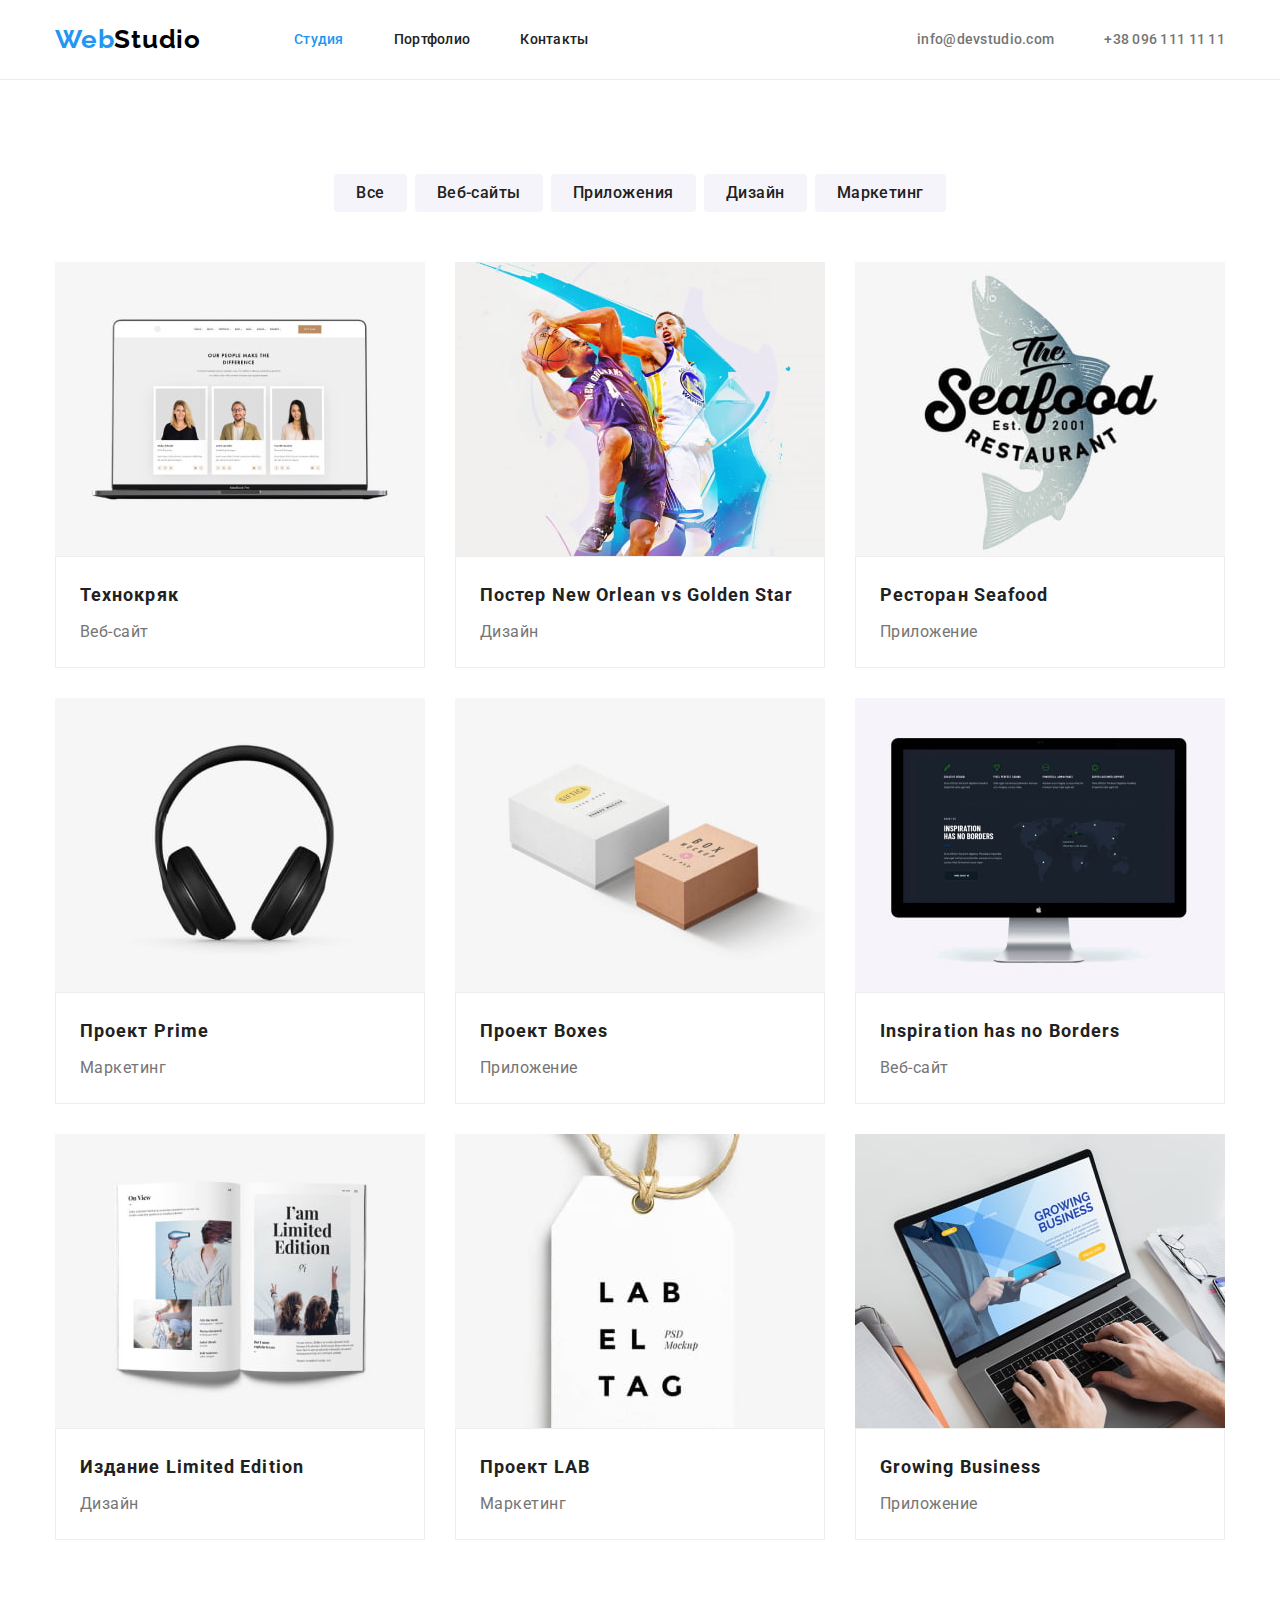
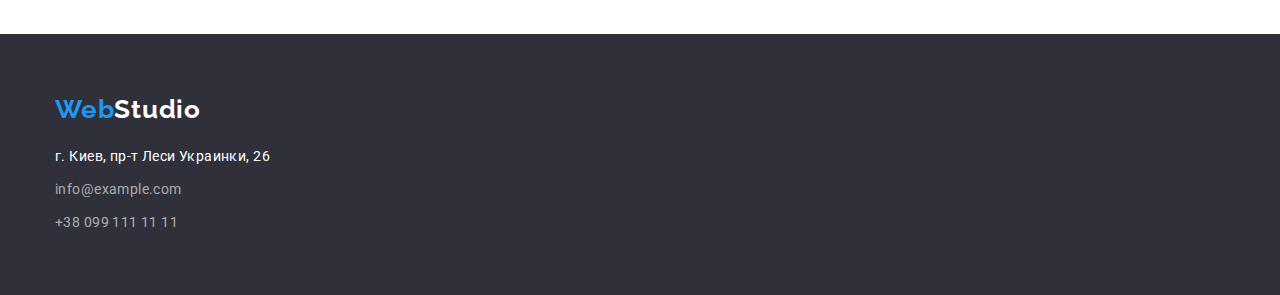
==== portfolio.html @ 8a4f0a99 "fixed html" ====
<!DOCTYPE html>
<html lang="en">

<head>
    <meta charset="UTF-8">
    <meta http-equiv="X-UA-Compatible" content="IE=edge">
    <meta name="viewport" content="width=device-width, initial-scale=1.0">
    <title>Portfolio</title>
    <link rel="preconnect" href="https://fonts.googleapis.com">
    <link rel="preconnect" href="https://fonts.gstatic.com" crossorigin>
    <link
        href="https://fonts.googleapis.com/css2?family=Raleway:wght@700&family=Roboto:wght@400;500;700;900&display=swap"
        rel="stylesheet">
    <link rel="stylesheet" href="https://cdn.jsdelivr.net/npm/modern-normalize@1.1.0/modern-normalize.min.css">
    <link rel="stylesheet" href="./css/styles.css">
</head>

<body>
    <header class="page-header">
        <div class="container page-header-container">
            <a href="./index.html" class="link logo header-logo" lang="en">Web<span class="dark-logo">Studio</span></a>
        
            <nav class="nav">
                <ul class="nav-list list">
                    <li class="nav-item"><a class="link nav-link current" href="./index.html">Студия</a></li>
                    <li class="nav-item"><a class="link nav-link" href="./portfolio.html">Портфолио</a></li>
                    <li class="nav-item"><a class="link nav-link" href="">Контакты</a></li>
                </ul>
            </nav>
            <ul class="contacts-list list">
                <li class="contact-item"><a class="link connect-link header-mail"
                        href="mailto:info@devstudio.com">info@devstudio.com</a></li>
                <li class="contact-item"><a class="link connect-link header-tel" href="tel:+380961111111">+38 096 111 11 11</a>
                </li>
            </ul>
        </div>
    </header>

    <main>
        <section class="section">
            <div class="container">
                <h1 class="portfolio visually-hidden">Our works</h1>
                <ul class="list filter-btn">
                    <li class="filter-item"><button type="button" class="button secondary-btn">Все</button></li>
                    <li class="filter-item"><button type="button" class="button secondary-btn">Веб-сайты</button></li>
                    <li class="filter-item"><button type="button" class="button secondary-btn">Приложения</button></li>
                    <li class="filter-item"><button type="button" class="button secondary-btn">Дизайн</button></li>
                    <li class="filter-item"><button type="button" class="button secondary-btn">Маркетинг</button></li>
                </ul>
                <ul class="list portfolio-list">
                    <li class="portfolio-item">
                        <img  src="./images/projects/img1.jpg" width="370" height="294" alt="Технокряк">
                        <div class="portfolio-description">
                            <h2 class="portfolio-title">Технокряк</h2>
                            <p class="portfolio-text">Веб-сайт</p>
                        </div>
                    </li>
                    <li class="portfolio-item">
                        <img  src="./images/projects/img2.jpg" width="370" height="294" alt="Постер New Orlean vs Golden Star">
                        <div class="portfolio-description">
                            <h2 class="portfolio-title">Постер New Orlean vs Golden Star</h2>
                            <p class="portfolio-text">Дизайн</p>
                        </div>
                    </li>
                    <li class="portfolio-item">
                        <img  src="./images/projects/img3.jpg" width="370" height="294" alt="Ресторан Seafood">
                        <div class="portfolio-description">
                            <h2 class="portfolio-title">Ресторан Seafood</h2>
                            <p class="portfolio-text">Приложение</p>
                        </div>
                    </li>
                    <li class="portfolio-item">
                        <img src="./images/projects/img4.jpg" width="370" height="294" alt="Проект Prime">
                        <div class="portfolio-description">
                            <h2 class="portfolio-title">Проект Prime</h2>
                            <p class="portfolio-text">Маркетинг</p>
                        </div>
                    </li>
                    <li class="portfolio-item">
                        <img  src="./images/projects/img5.jpg" width="370" height="294" alt="Проект Boxes">
                        <div class="portfolio-description">
                            <h2 class="portfolio-title">Проект Boxes</h2>
                            <p class="portfolio-text">Приложение</p>
                        </div>
                    </li>
                    <li class="portfolio-item">
                        <img src="./images/projects/img6.jpg" width="370" height="294" alt="Inspiration has no Borders">
                        <div class="portfolio-description">
                            <h2 class="portfolio-title">Inspiration has no Borders</h2>
                            <p class="portfolio-text">Веб-сайт</p>
                        </div>
                    </li>
                    <li class="portfolio-item">
                        <img src="./images/projects/img7.jpg" width="370" height="294" alt="Издание Limited Edition">
                        <div class="portfolio-description">
                            <h2 class="portfolio-title">Издание Limited Edition</h2>
                            <p class="portfolio-text">Дизайн</p>
                        </div>
                    </li>
                    <li class="portfolio-item">
                        <img  src="./images/projects/img8.jpg" width="370" height="294" alt="Проект LAB">
                        <div class="portfolio-description">
                            <h2 class="portfolio-title">Проект LAB</h2>
                            <p class="portfolio-text">Маркетинг</p>
                        </div>
                    </li>
                    <li class="portfolio-item">
                        <img  src="./images/projects/img9.jpg" width="370" height="294" alt="Growing Business">
                        <div class="portfolio-description">
                            <h2 class="portfolio-title">Growing Business</h2>
                            <p class="portfolio-text">Приложение</p>
                        </div>
                    </li>
                </ul>
            </div>
        </section>


    </main>

    <footer class="footer">
        <div class="container">
            <a href="./index.html" class="logo link">Web<span class="white-logo">Studio</span></a>
            <address class="address">
                <ul class="list address-list">
                    <li class="address-item"><a class="map link" target="_blank" rel="noopener noreferrer"
                            href="https://www.google.com.ua/maps/place/бул.+Леси+Украинки,+26,+Киев,+02000/@50.4265807,30.5361918,17z/data=!3m1!4b1!4m5!3m4!1s0x40d4cf0e033ecbe9:0x57a4dffefec77da0!8m2!3d50.4265807!4d30.5383858?hl=ru">г.
                            Киев, пр-т Леси Украинки, 26</a></li>
                    <li class="address-item"><a class="contact-link link" href="mailto:info@example.com">info@example.com</a>
                    </li>
                    <li class="address-item"><a class="contact-link link" href="tel:+380991111111">+38 099 111 11 11</a></li>
                </ul>
            </address>
        </div>
    </footer>


</body>

</html>
---- css/styles.css ----
/* палитра */
/* цвет основного текста #757575 */
/* вторичный цвет текста #212121 */
/* белый  #FFFFFF */
/* прозрачный белый rgba(255, 255, 255, 0.6) */
/* акцент #2196F3 */
/* акцент фона-темный #2F303A */
/* цвет фона серый #F5F4FA */
:root{
    --font-family:'Roboto', sans-serif;
    --font-family-secondary:'Raleway',sans-serif;

    --primary-text-color:#757575;
    --secondary-text-color:#212121;
    --white-color:#FFF;
    --transparent-text-color:rgba(255, 255, 255, 0.6);

    --accent-blue:#2196F3;
    --accent-dark:#000;

    --accent-bgc:#2F303A;
    --secondary-bgc:#F5F4FA;

    
}

h1,
h2,
h3,
h4,
p{
    margin-top: 0;
    margin-bottom: 0;
}

ul,
ol{
    margin-top: 0;
    margin-bottom: 0;
    padding-left: 0;
}
img{
    height: auto;
    max-width: 100%;
    display: block;
}

/* Common style */
body{
    color:var(--primary-text-color) ;
    background-color:var(--primary-bgc-color);
    font-family:var(--font-family);
    font-size: 14px;
    letter-spacing: 0.03em;
}
.visually-hidden {
    position: absolute;
    white-space: nowrap;
    width: 1px;
    height: 1px;
    overflow: hidden;
    border: 0;
    padding: 0;
    clip: rect(0 0 0 0);
    clip-path: inset(50%);
    margin: -1px;
}
.list{
    list-style: none;
}
.link{
    text-decoration: none;
    font-family: inherit;
    color:inherit;
}
.button{
    font-size: 16px;
    border: none;

    background-color: transparent;
    color: inherit;
    
    cursor: pointer;

    display: inline-block;


}
.section{
    padding-top: 94px;
    padding-bottom: 94px;
}
.section-title{
    font-weight: 700;
    font-size: 36px;
    line-height: 1.16;
    letter-spacing: 0.03em;
    text-align: center;

    color: var(--secondary-text-color);
}
.logo{
    font-family:var(--font-family-secondary) ;
    font-weight: 700;
    font-size: 26px;
    letter-spacing: 0.03em;
    line-height: 1.19;
    color: var(--accent-blue);
}
.container{
    width: 1200px;
    margin: 0 auto;
    padding-left: 15px;
    padding-right: 15px;

   
}

/* Header */
.page-header{
    padding-top: 24px;
    padding-bottom: 24px;
    border-bottom: 1px solid #ECECEC;
}
.page-header-container{
    display: flex;
    align-items: center;
}
.header-logo{
    margin-right: 93px;
}

.dark-logo{
    color: var(--accent-dark);
}


.nav-list {
    display: flex;
    align-items: center;
  
}
.nav-item:not(:last-child){
    margin-right: 50px;
}
.nav-link {
    font-weight: 500;
    line-height: 1.14;
    letter-spacing: 0.02em;
    color: var(--secondary-text-color);
}
.nav-link.current {
    color: var(--accent-blue);
}
.connect-link:hover,
.connect-link:focus,
.nav-link:hover,
.nav-link:focus,
.contact-link:hover,
.contact-link:focus,
.map:hover,
.map:focus{
    color: var(--accent-blue);
}
.contacts-list {
    display: flex;
    align-items: center;
    margin-left: auto;
    
}

.connect-link {
    font-weight: 500;
    line-height: 1.14;
    letter-spacing: 0.02em;
}
.contact-item:not(:last-child){
    margin-right:50px;
}

/* Hero */
.hero{
    background-color: var(--accent-bgc);
    padding-top: 200px;
    padding-bottom: 200px;
}
.hero-title{
    font-weight: 900;
    font-size: 44px;
    line-height: 1.36;
    text-align: center;
    letter-spacing: 0.06em;
    text-transform: uppercase;
    
    color: var(--white-color);

    margin-bottom: 30px;
    width: 696px;
    margin-left: auto;
    margin-right: auto;
} 
.primary-btn{
    font-weight: 700;
    line-height: 1.88;
    text-align: center;
    letter-spacing: 0.06em;
    color: var(--white-color);

    background-color: var(--accent-blue);
    
    display: flex;
    align-items: center;
    padding: 10px 32px;
    margin-left: auto;
    margin-right: auto;
    box-shadow: 0px 4px 4px rgba(0, 0, 0, 0.15);
    border-radius: 4px;
}
.primary-btn:hover,
.primary-btn:focus{
    color: var(--secondary-text-color);
    background-color: var(--white-color);
    box-shadow: 0px 4px 4px rgba(0, 0, 0, 0.15);
    border-radius: 4px;
}

/* Feature */
.feature-list {
    display: flex;
    column-gap: 30px;
    
}
.feature-item{
    flex-basis: calc((100%-90px)/4);

}
.feature-title {
    font-size: 14px;
    line-height: 1.14;
    text-transform: uppercase;
    color: var(--secondary-text-color);

    margin-bottom: 10px;
    
}

.feature-text {
    line-height: 1.71;
}

/* Work */
.work-section{
    padding-top: 0px;
}
.work-title{
    margin-bottom: 50px;
}
.work-list{
    display: flex;
    column-gap: 30px;

}
.work-item{
    flex-basis:calc((100%-60px)/3);
}

/* Team */
.team-section{
    background-color:var(--secondary-bgc);
}
.general-team-title{
    margin-bottom: 50px;
}
.team-list {
    display: flex;
    gap: 30px;
}
.team-item{
    background: #FFFFFF;
    box-shadow: 0px 1px 3px rgba(0, 0, 0, 0.12), 0px 1px 1px rgba(0, 0, 0, 0.14), 0px 2px 1px rgba(0, 0, 0, 0.2);
    border-radius: 0px 0px 4px 4px;
    flex-basis: calc((100%-90px)/4);
}
.team-description{
    padding-top: 30px;
    padding-bottom: 30px;
}

.team-title {
    font-weight: 500;
    font-size: 16px;
    line-height: 1.18;
    letter-spacing: 0.03em;
    text-align: center;
    color: var(--secondary-text-color);

    margin-bottom: 10px;
}

.team-text {
    font-size: 16px;
    letter-spacing: 0.03em;
    line-height: 1.18;
    text-align: center;
}

/* Footer */
.footer {
    background-color: var(--accent-bgc);
    padding-top: 60px;
    padding-bottom: 60px;
}

.white-logo{
    color: var(--white-color);
}
.address {
    font-style: normal;
    margin-top: 20px;
}

.map {
    line-height: 1.71;
    color:var(--white-color);
}

.address-item:not(:last-child){
    margin-bottom: 9px;
}
.contact-link {
    line-height: 1.71;
    color: var(--transparent-text-color);
}

/* Portfolio */
.filter-btn{
    display: flex;
    justify-content: center;
    margin-bottom: 50px;
    
}
.filter-item:not(:last-child){
    margin-right: 8px;
}
.secondary-btn{
    font-weight: 500;
    letter-spacing: 0.03em;
    line-height: 1.62;
    text-align: center;
    
    color: var(--secondary-text-color);
    background:var(--secondary-bgc);
    margin-left: auto;
    margin-right: auto;
    padding: 6px 22px;
    border-radius: 4px;
}
.secondary-btn:hover,
.secondary-btn:focus{
    box-shadow: 0px 3px 1px rgba(0, 0, 0, 0.1), 0px 1px 2px rgba(0, 0, 0, 0.08), 0px 2px 2px rgba(0, 0, 0, 0.12);
    border-radius: 4px;
    color: var(--white-color);
    background-color: var(--accent-blue);
}
.portfolio-list{
    display: flex;
    flex-wrap: wrap;
    gap: 30px;
}

.portfolio-description{
    background: #FFFFFF;
    border: 1px solid #EEEEEE;
    padding: 20px 24px;
}
.portfolio-title {
    font-size: 18px;
    line-height: 2;
    letter-spacing: 0.06em;
    color: var(--secondary-text-color);

    margin-bottom: 4px;

}

.portfolio-text {
    font-size: 16px;
    letter-spacing: 0.03em;
    line-height: 1.88;
}
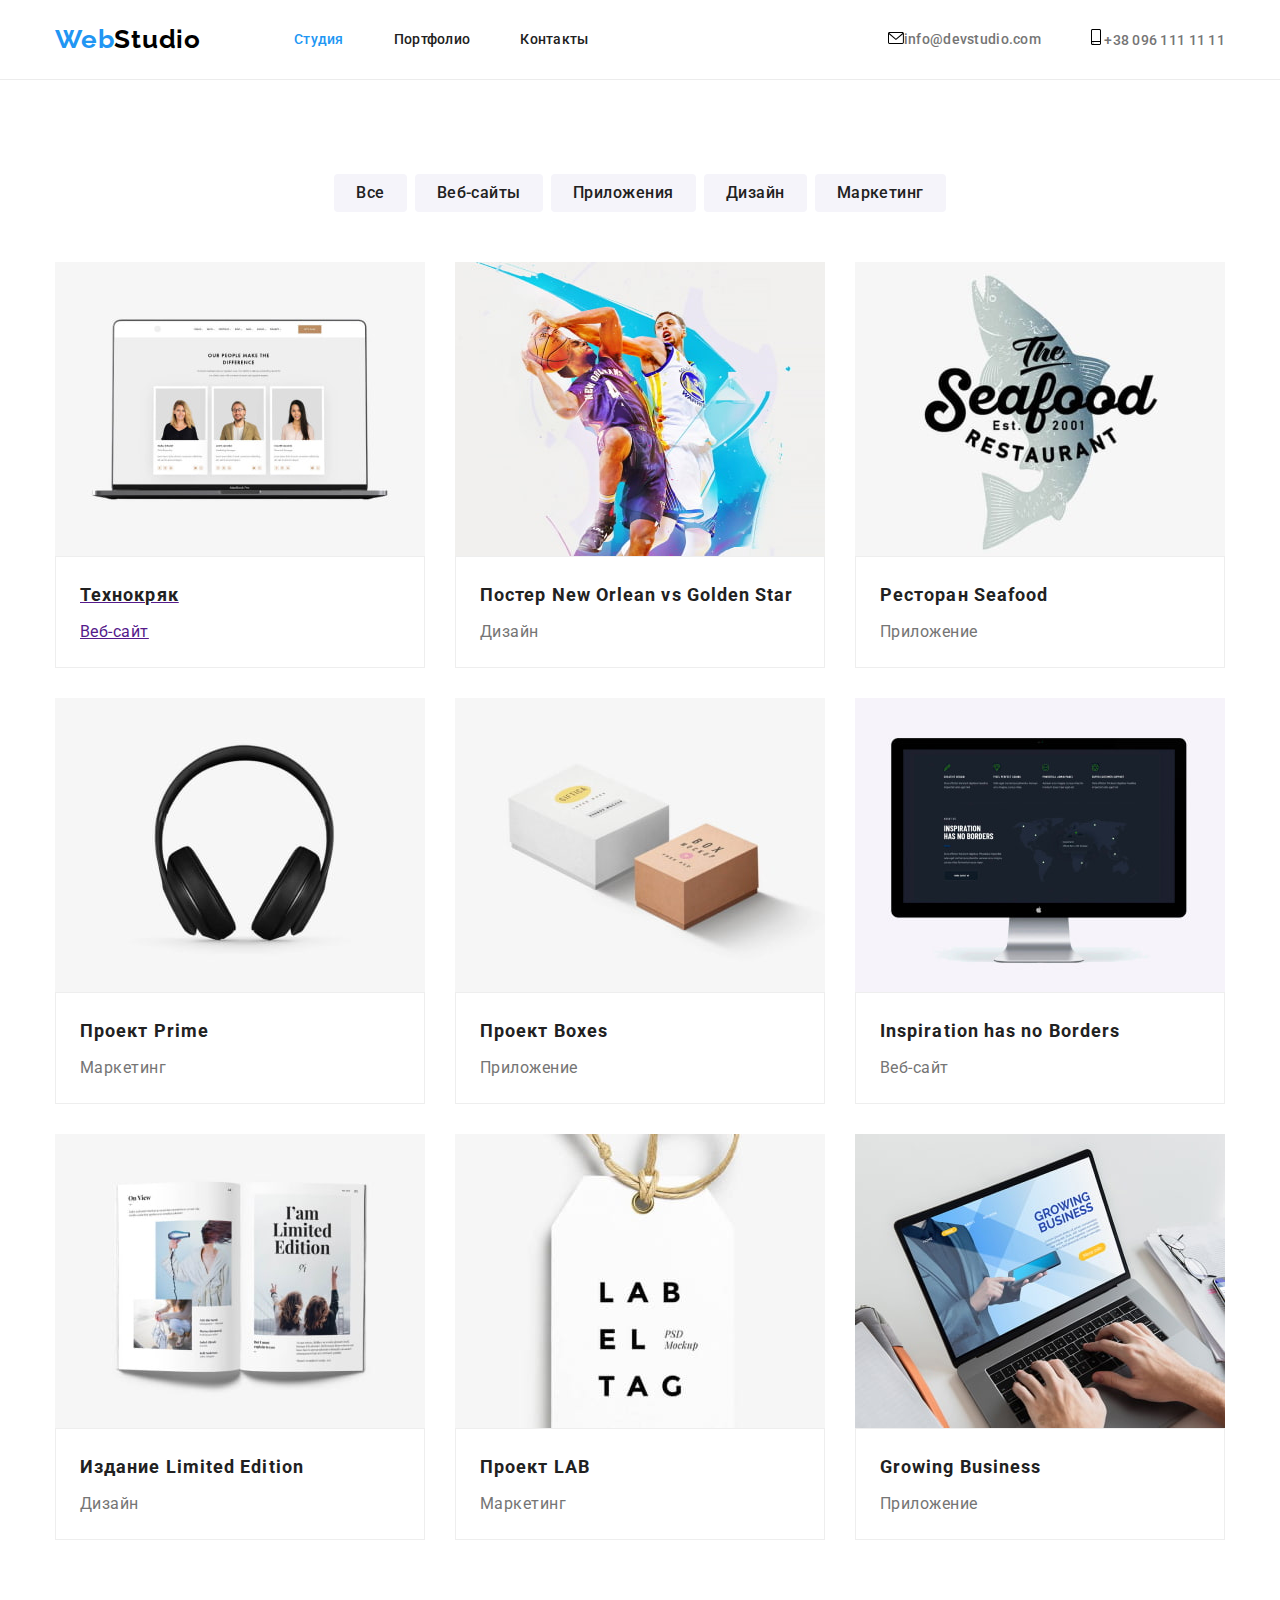
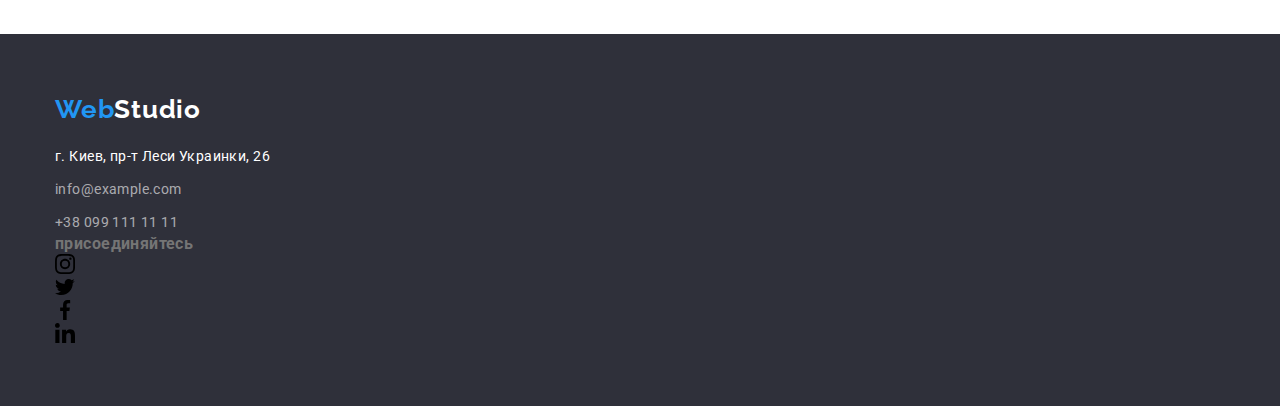
==== commit 82e298c7: "fixed html" ====
--- a/portfolio.html
+++ b/portfolio.html
@@ -28,9 +28,18 @@
                 </ul>
             </nav>
             <ul class="contacts-list list">
-                <li class="contact-item"><a class="link connect-link header-mail"
-                        href="mailto:info@devstudio.com">info@devstudio.com</a></li>
-                <li class="contact-item"><a class="link connect-link header-tel" href="tel:+380961111111">+38 096 111 11 11</a>
+                <li class="contact-item">
+                    <a class="link connect-link header-mail" href="mailto:info@devstudio.com">
+                        <svg class="contacts-icon" width="16" height="12">
+                            <use href="./images/svg/sprite.svg#icon-envelope"></use>
+                        </svg>info@devstudio.com</a>
+                </li>
+                <li class="contact-item">
+                    <a class="link connect-link header-tel" href="tel:+380961111111"><svg class="contacts-icon" width="10"
+                            height="16">
+                            <use href="./images/svg/sprite.svg#icon-smartphone"></use>
+                        </svg>
+                        +38 096 111 11 11</a>
                 </li>
             </ul>
         </div>
@@ -49,67 +58,85 @@
                 </ul>
                 <ul class="list portfolio-list">
                     <li class="portfolio-item">
-                        <img  src="./images/projects/img1.jpg" width="370" height="294" alt="Технокряк">
-                        <div class="portfolio-description">
-                            <h2 class="portfolio-title">Технокряк</h2>
-                            <p class="portfolio-text">Веб-сайт</p>
-                        </div>
-                    </li>
-                    <li class="portfolio-item">
-                        <img  src="./images/projects/img2.jpg" width="370" height="294" alt="Постер New Orlean vs Golden Star">
-                        <div class="portfolio-description">
-                            <h2 class="portfolio-title">Постер New Orlean vs Golden Star</h2>
-                            <p class="portfolio-text">Дизайн</p>
-                        </div>
-                    </li>
-                    <li class="portfolio-item">
-                        <img  src="./images/projects/img3.jpg" width="370" height="294" alt="Ресторан Seafood">
-                        <div class="portfolio-description">
-                            <h2 class="portfolio-title">Ресторан Seafood</h2>
-                            <p class="portfolio-text">Приложение</p>
-                        </div>
-                    </li>
-                    <li class="portfolio-item">
-                        <img src="./images/projects/img4.jpg" width="370" height="294" alt="Проект Prime">
-                        <div class="portfolio-description">
-                            <h2 class="portfolio-title">Проект Prime</h2>
-                            <p class="portfolio-text">Маркетинг</p>
-                        </div>
-                    </li>
-                    <li class="portfolio-item">
-                        <img  src="./images/projects/img5.jpg" width="370" height="294" alt="Проект Boxes">
-                        <div class="portfolio-description">
-                            <h2 class="portfolio-title">Проект Boxes</h2>
-                            <p class="portfolio-text">Приложение</p>
-                        </div>
-                    </li>
-                    <li class="portfolio-item">
-                        <img src="./images/projects/img6.jpg" width="370" height="294" alt="Inspiration has no Borders">
-                        <div class="portfolio-description">
-                            <h2 class="portfolio-title">Inspiration has no Borders</h2>
-                            <p class="portfolio-text">Веб-сайт</p>
-                        </div>
-                    </li>
-                    <li class="portfolio-item">
-                        <img src="./images/projects/img7.jpg" width="370" height="294" alt="Издание Limited Edition">
-                        <div class="portfolio-description">
-                            <h2 class="portfolio-title">Издание Limited Edition</h2>
-                            <p class="portfolio-text">Дизайн</p>
-                        </div>
-                    </li>
-                    <li class="portfolio-item">
-                        <img  src="./images/projects/img8.jpg" width="370" height="294" alt="Проект LAB">
-                        <div class="portfolio-description">
-                            <h2 class="portfolio-title">Проект LAB</h2>
-                            <p class="portfolio-text">Маркетинг</p>
-                        </div>
-                    </li>
-                    <li class="portfolio-item">
-                        <img  src="./images/projects/img9.jpg" width="370" height="294" alt="Growing Business">
-                        <div class="portfolio-description">
-                            <h2 class="portfolio-title">Growing Business</h2>
-                            <p class="portfolio-text">Приложение</p>
-                        </div>
+                        <a href="" class="portfolio-link">
+                            <img src="./images/projects/img1.jpg" width="370" height="294" alt="Технокряк">
+                            <div class="portfolio-description">
+                                <h2 class="portfolio-title">Технокряк</h2>
+                                <p class="portfolio-text">Веб-сайт</p>
+                            </div>
+                        </a>
+                    </li>
+                    <li class="portfolio-item">
+                        <a href="" class="portfolio-link link">
+                            <img src="./images/projects/img2.jpg" width="370" height="294" alt="Постер New Orlean vs Golden Star">
+                            <div class="portfolio-description">
+                                <h2 class="portfolio-title">Постер New Orlean vs Golden Star</h2>
+                                <p class="portfolio-text">Дизайн</p>
+                            </div>
+                        </a>
+                    </li>
+                    <li class="portfolio-item">
+                        <a href="" class="portfolio-link link">
+                            <img src="./images/projects/img3.jpg" width="370" height="294" alt="Ресторан Seafood">
+                            <div class="portfolio-description">
+                                <h2 class="portfolio-title">Ресторан Seafood</h2>
+                                <p class="portfolio-text">Приложение</p>
+                            </div>
+                        </a>
+                    </li>
+                    <li class="portfolio-item">
+                        <a href="" class="portfolio-link link">
+                            <img src="./images/projects/img4.jpg" width="370" height="294" alt="Проект Prime">
+                            <div class="portfolio-description">
+                                <h2 class="portfolio-title">Проект Prime</h2>
+                                <p class="portfolio-text">Маркетинг</p>
+                            </div>
+                        </a>
+                    </li>
+                    <li class="portfolio-item">
+                        <a href="" class="portfolio-link link">
+                            <img src="./images/projects/img5.jpg" width="370" height="294" alt="Проект Boxes">
+                            <div class="portfolio-description">
+                                <h2 class="portfolio-title">Проект Boxes</h2>
+                                <p class="portfolio-text">Приложение</p>
+                            </div>
+                        </a>
+                    </li>
+                    <li class="portfolio-item">
+                        <a href="" class="portfolio-link link">
+                            <img src="./images/projects/img6.jpg" width="370" height="294" alt="Inspiration has no Borders">
+                            <div class="portfolio-description">
+                                <h2 class="portfolio-title">Inspiration has no Borders</h2>
+                                <p class="portfolio-text">Веб-сайт</p>
+                            </div>
+                        </a>
+                    </li>
+                    <li class="portfolio-item">
+                        <a href="" class="portfolio-link link">
+                            <img src="./images/projects/img7.jpg" width="370" height="294" alt="Издание Limited Edition">
+                            <div class="portfolio-description">
+                                <h2 class="portfolio-title">Издание Limited Edition</h2>
+                                <p class="portfolio-text">Дизайн</p>
+                            </div>
+                        </a>
+                    </li>
+                    <li class="portfolio-item">
+                        <a href="" class="portfolio-link link">
+                            <img src="./images/projects/img8.jpg" width="370" height="294" alt="Проект LAB">
+                            <div class="portfolio-description">
+                                <h2 class="portfolio-title">Проект LAB</h2>
+                                <p class="portfolio-text">Маркетинг</p>
+                            </div>
+                        </a>
+                    </li>
+                    <li class="portfolio-item">
+                        <a href="" class="portfolio-link link">
+                            <img src="./images/projects/img9.jpg" width="370" height="294" alt="Growing Business">
+                            <div class="portfolio-description">
+                                <h2 class="portfolio-title">Growing Business</h2>
+                                <p class="portfolio-text">Приложение</p>
+                            </div>
+                        </a>
                     </li>
                 </ul>
             </div>
@@ -119,18 +146,54 @@
     </main>
 
     <footer class="footer">
-        <div class="container">
-            <a href="./index.html" class="logo link">Web<span class="white-logo">Studio</span></a>
-            <address class="address">
-                <ul class="list address-list">
-                    <li class="address-item"><a class="map link" target="_blank" rel="noopener noreferrer"
-                            href="https://www.google.com.ua/maps/place/бул.+Леси+Украинки,+26,+Киев,+02000/@50.4265807,30.5361918,17z/data=!3m1!4b1!4m5!3m4!1s0x40d4cf0e033ecbe9:0x57a4dffefec77da0!8m2!3d50.4265807!4d30.5383858?hl=ru">г.
-                            Киев, пр-т Леси Украинки, 26</a></li>
-                    <li class="address-item"><a class="contact-link link" href="mailto:info@example.com">info@example.com</a>
-                    </li>
-                    <li class="address-item"><a class="contact-link link" href="tel:+380991111111">+38 099 111 11 11</a></li>
-                </ul>
-            </address>
+        <div class="container footer-container">
+            <div class="footer-address">
+                <a href="./index.html" class="logo link">Web<span class="white-logo">Studio</span></a>
+                <address class="address">
+                    <ul class="list address-list">
+                        <li class="address-item"><a class="map link" target="_blank" rel="noopener noreferrer"
+                                href="https://www.google.com.ua/maps/place/бул.+Леси+Украинки,+26,+Киев,+02000/@50.4265807,30.5361918,17z/data=!3m1!4b1!4m5!3m4!1s0x40d4cf0e033ecbe9:0x57a4dffefec77da0!8m2!3d50.4265807!4d30.5383858?hl=ru">г.
+                                Киев, пр-т Леси Украинки, 26</a></li>
+                        <li class="address-item"><a class="contact-link link"
+                                href="mailto:info@example.com">info@example.com</a></li>
+                        <li class="address-item"><a class="contact-link link" href="tel:+380991111111">+38 099 111 11 11</a>
+                        </li>
+                    </ul>
+                </address>
+            </div>
+            <div class="subscribe">
+                <h3 class="social-title">присоединяйтесь</h3>
+                <ul class="social-subscribe-list list">
+                    <li class="subscribe-list-item">
+                        <a href="" class="subscribe-list-link link">
+                            <svg class="subscribe-list-icon" width="20" height="20">
+                                <use href="./images/svg/sprite.svg#icon-instagram"></use>
+                            </svg>
+                        </a>
+                    </li>
+                    <li class="subscribe-list-item">
+                        <a href="" class="subscribe-list-link link">
+                            <svg class="subscribe-list-icon" width="20" height="20">
+                                <use href="./images/svg/sprite.svg#icon-twitter"></use>
+                            </svg>
+                        </a>
+                    </li>
+                    <li class="subscribe-list-item">
+                        <a href="" class="subscribe-list-link link">
+                            <svg class="subscribe-list-icon" width="20" height="20">
+                                <use href="./images/svg/sprite.svg#icon-facebook"></use>
+                            </svg>
+                        </a>
+                    </li>
+                    <li class="subscribe-list-item">
+                        <a href="" class="subscribe-list-link link">
+                            <svg class="subscribe-list-icon" width="20" height="20">
+                                <use href="./images/svg/sprite.svg#icon-linkedin"></use>
+                            </svg>
+                        </a>
+                    </li>
+                </ul>
+            </div>
         </div>
     </footer>
 
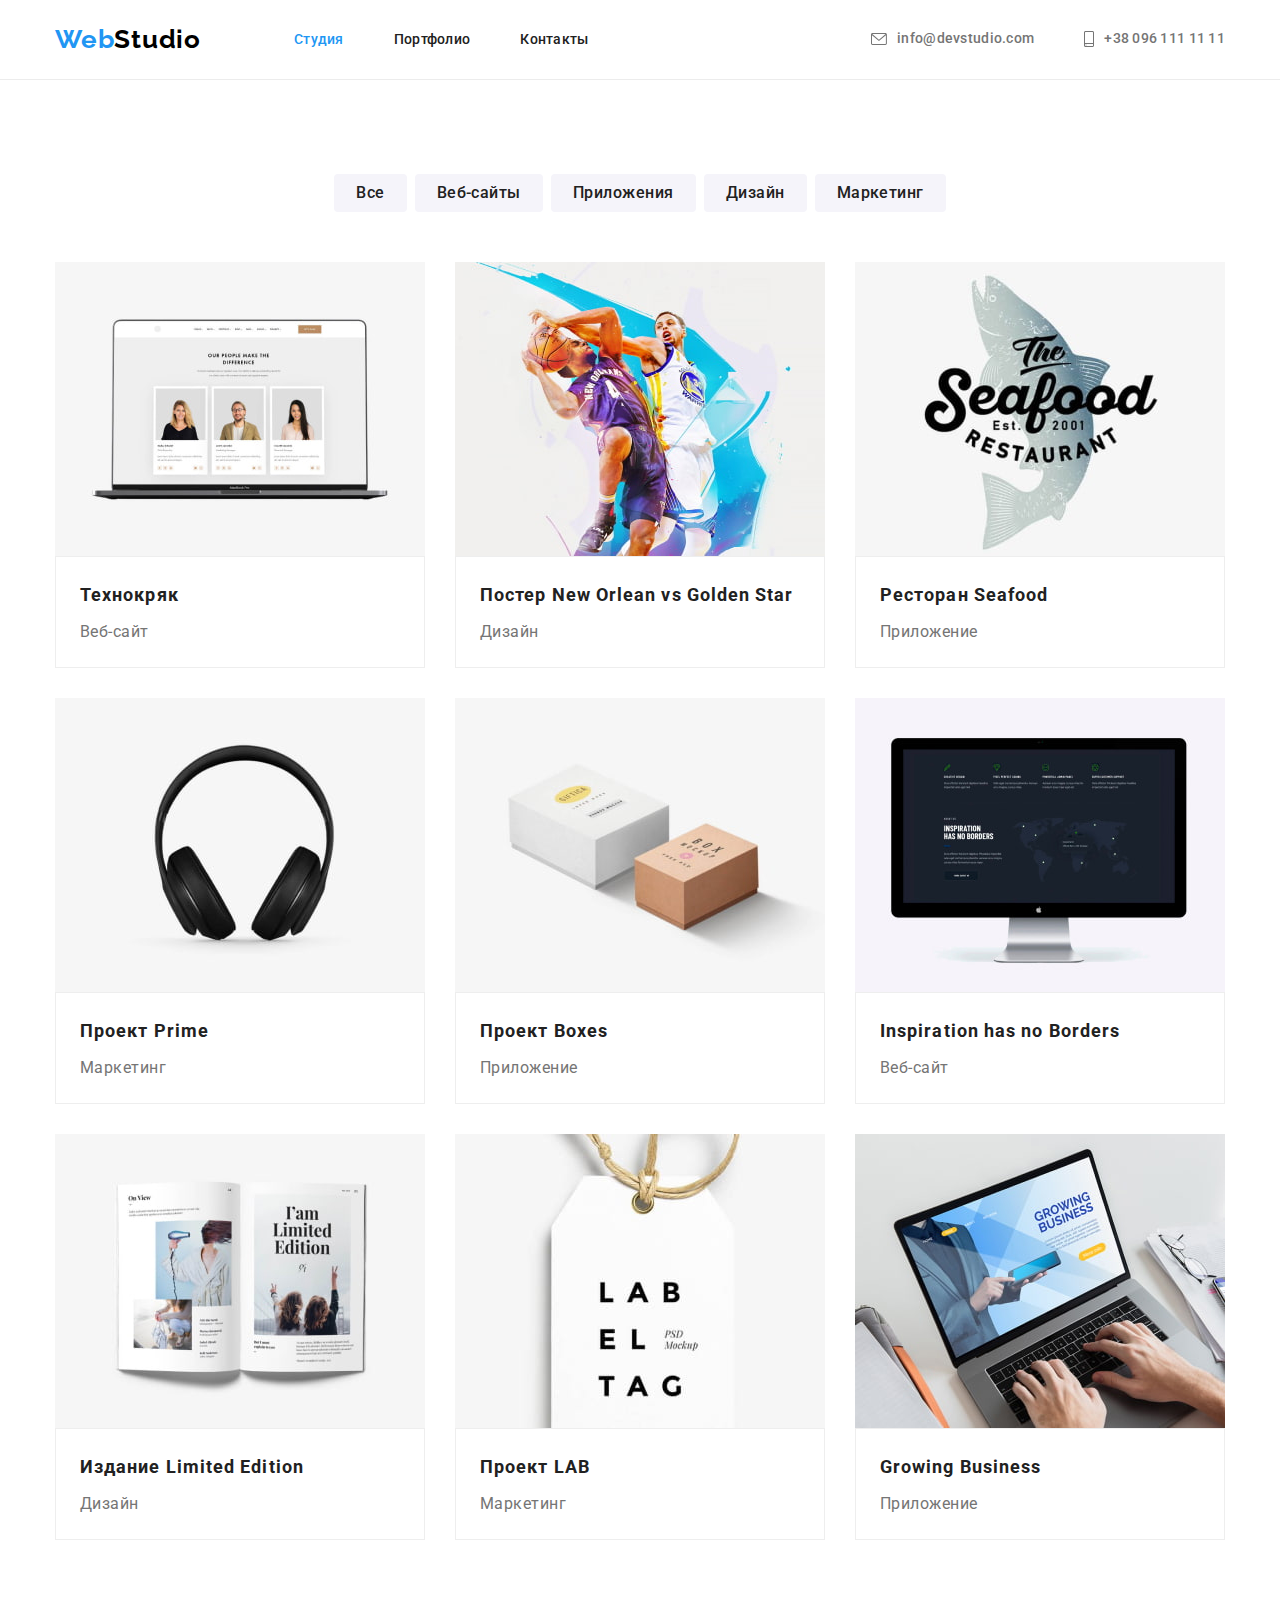
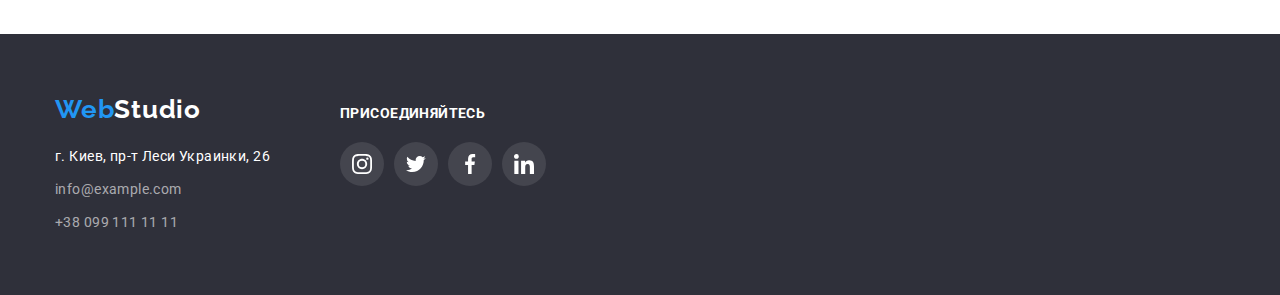
==== commit b3ad4161: "fixed html" ====
--- a/portfolio.html
+++ b/portfolio.html
@@ -58,7 +58,7 @@
                 </ul>
                 <ul class="list portfolio-list">
                     <li class="portfolio-item">
-                        <a href="" class="portfolio-link">
+                        <a href="" class="portfolio-link link">
                             <img src="./images/projects/img1.jpg" width="370" height="294" alt="Технокряк">
                             <div class="portfolio-description">
                                 <h2 class="portfolio-title">Технокряк</h2>
--- a/css/styles.css
+++ b/css/styles.css
@@ -20,6 +20,9 @@
 
     --accent-bgc:#2F303A;
     --secondary-bgc:#F5F4FA;
+   
+    --icon-bgc:rgba(255, 255, 255, 0.1);
+    --color-icon:#AFB1B8;
 
     
 }
@@ -170,6 +173,8 @@
 }
 
 .connect-link {
+    display: flex;
+    align-items: center;
     font-weight: 500;
     line-height: 1.14;
     letter-spacing: 0.02em;
@@ -177,10 +182,23 @@
 .contact-item:not(:last-child){
     margin-right:50px;
 }
+.contacts-icon{
+    margin-right: 10px;
+    fill: currentColor;
+}
+
 
 /* Hero */
 .hero{
+    background-image: linear-gradient(rgba(47, 48, 58, 0.4),rgba(47, 48, 58, 0.4)), url("../images/hero/bacground-image.jpg");
+    background-size: cover;
+    background-repeat: no-repeat;
+    background-position: 50% 50%;
+    margin-left: auto;
+    margin-right: auto; 
+    max-width: 1600px;   
     background-color: var(--accent-bgc);
+
     padding-top: 200px;
     padding-bottom: 200px;
 }
@@ -234,6 +252,17 @@
     flex-basis: calc((100%-90px)/4);
 
 }
+.feature-box{
+    display: flex;
+    justify-content: center;
+    align-items: center;
+    height: 120px;
+    background-color: var(--secondary-bgc);
+    border-radius: 4px;
+    margin-bottom: 30px;
+
+}
+
 .feature-title {
     font-size: 14px;
     line-height: 1.14;
@@ -276,7 +305,7 @@
     gap: 30px;
 }
 .team-item{
-    background: #FFFFFF;
+    background: var(--white-color);
     box-shadow: 0px 1px 3px rgba(0, 0, 0, 0.12), 0px 1px 1px rgba(0, 0, 0, 0.14), 0px 2px 1px rgba(0, 0, 0, 0.2);
     border-radius: 0px 0px 4px 4px;
     flex-basis: calc((100%-90px)/4);
@@ -298,19 +327,79 @@
 }
 
 .team-text {
+    margin-bottom: 16px;
     font-size: 16px;
     letter-spacing: 0.03em;
     line-height: 1.18;
     text-align: center;
 }
-
+.social-list{
+    display: flex;
+    justify-content: center;
+    gap: 10px;
+}
+.social-list-link{
+    display: flex;
+    justify-content: center;
+    align-items: center;
+    width: 44px;
+    height: 44px;
+    border-radius: 50%;
+    background-color: var(--white-color);
+}
+.social-list-icon{
+    fill: var(--color-icon);
+}
+.social-list-link:hover,
+.social-list-link:focus{
+    background-color: var(--accent-blue);
+}
+.social-list-link:hover .social-list-icon,
+.social-list-link:focus .social-list-icon{
+    fill: var(--white-color);
+}
+/* Subscribe */
+.client-title{
+    margin-bottom: 50px;
+}
+.client-list{
+    display: flex;
+    justify-content: center;
+    gap: 30px;
+
+}
+.client-list-link{
+    display: flex;
+    justify-content: center;
+    align-items: center;
+    width: 170px;
+    height: 92px;
+    border: 1px solid var(--color-icon);
+    border-radius: 4px;
+    background-color: var(--white-color);
+}
+.client-list-icon{
+    fill: var(--color-icon);
+}
+.client-list-link:hover,
+.client-list-link:focus{
+    border: 1px solid var(--accent-blue);
+}
+.client-list-link:hover .client-list-icon,
+.client-list-link:focus .client-list-icon{
+    fill: var(--accent-blue);
+}
 /* Footer */
 .footer {
     background-color: var(--accent-bgc);
     padding-top: 60px;
     padding-bottom: 60px;
-}
-
+    
+}
+.footer-container{
+    align-items: baseline;
+    display: flex;
+}
 .white-logo{
     color: var(--white-color);
 }
@@ -331,6 +420,40 @@
     line-height: 1.71;
     color: var(--transparent-text-color);
 }
+.subscribe{
+
+    margin-left: 70px;
+}
+.social-title{
+    margin-bottom: 20px;
+    font-size: 14px;
+    font-weight: 700;
+    line-height: 1.14;
+    text-transform: uppercase;
+    color: var(--white-color);
+}
+.social-subscribe-list{
+    display: flex;
+    justify-content: center;
+    gap: 10px;
+}
+.subscribe-list-link{
+    display: flex;
+    justify-content: center;
+    align-items: center;
+    width: 44px;
+    height: 44px;
+    border-radius: 50%;
+    background-color: var(--icon-bgc);
+}
+.subscribe-list-icon{
+    fill: var(--white-color);
+}
+.subscribe-list-link:hover,
+.subscribe-list-link:focus{
+    background-color: var(--accent-blue);
+}
+
 
 /* Portfolio */
 .filter-btn{
@@ -368,6 +491,13 @@
     gap: 30px;
 }
 
+.portfolio-link{
+    display: block;
+}
+.portfolio-link:hover,
+.portfolio-link:focus{
+    box-shadow: 0px 1px 1px rgba(0, 0, 0, 0.12), 0px 4px 4px rgba(0, 0, 0, 0.06), 1px 4px 6px rgba(0, 0, 0, 0.16);
+}
 .portfolio-description{
     background: #FFFFFF;
     border: 1px solid #EEEEEE;
